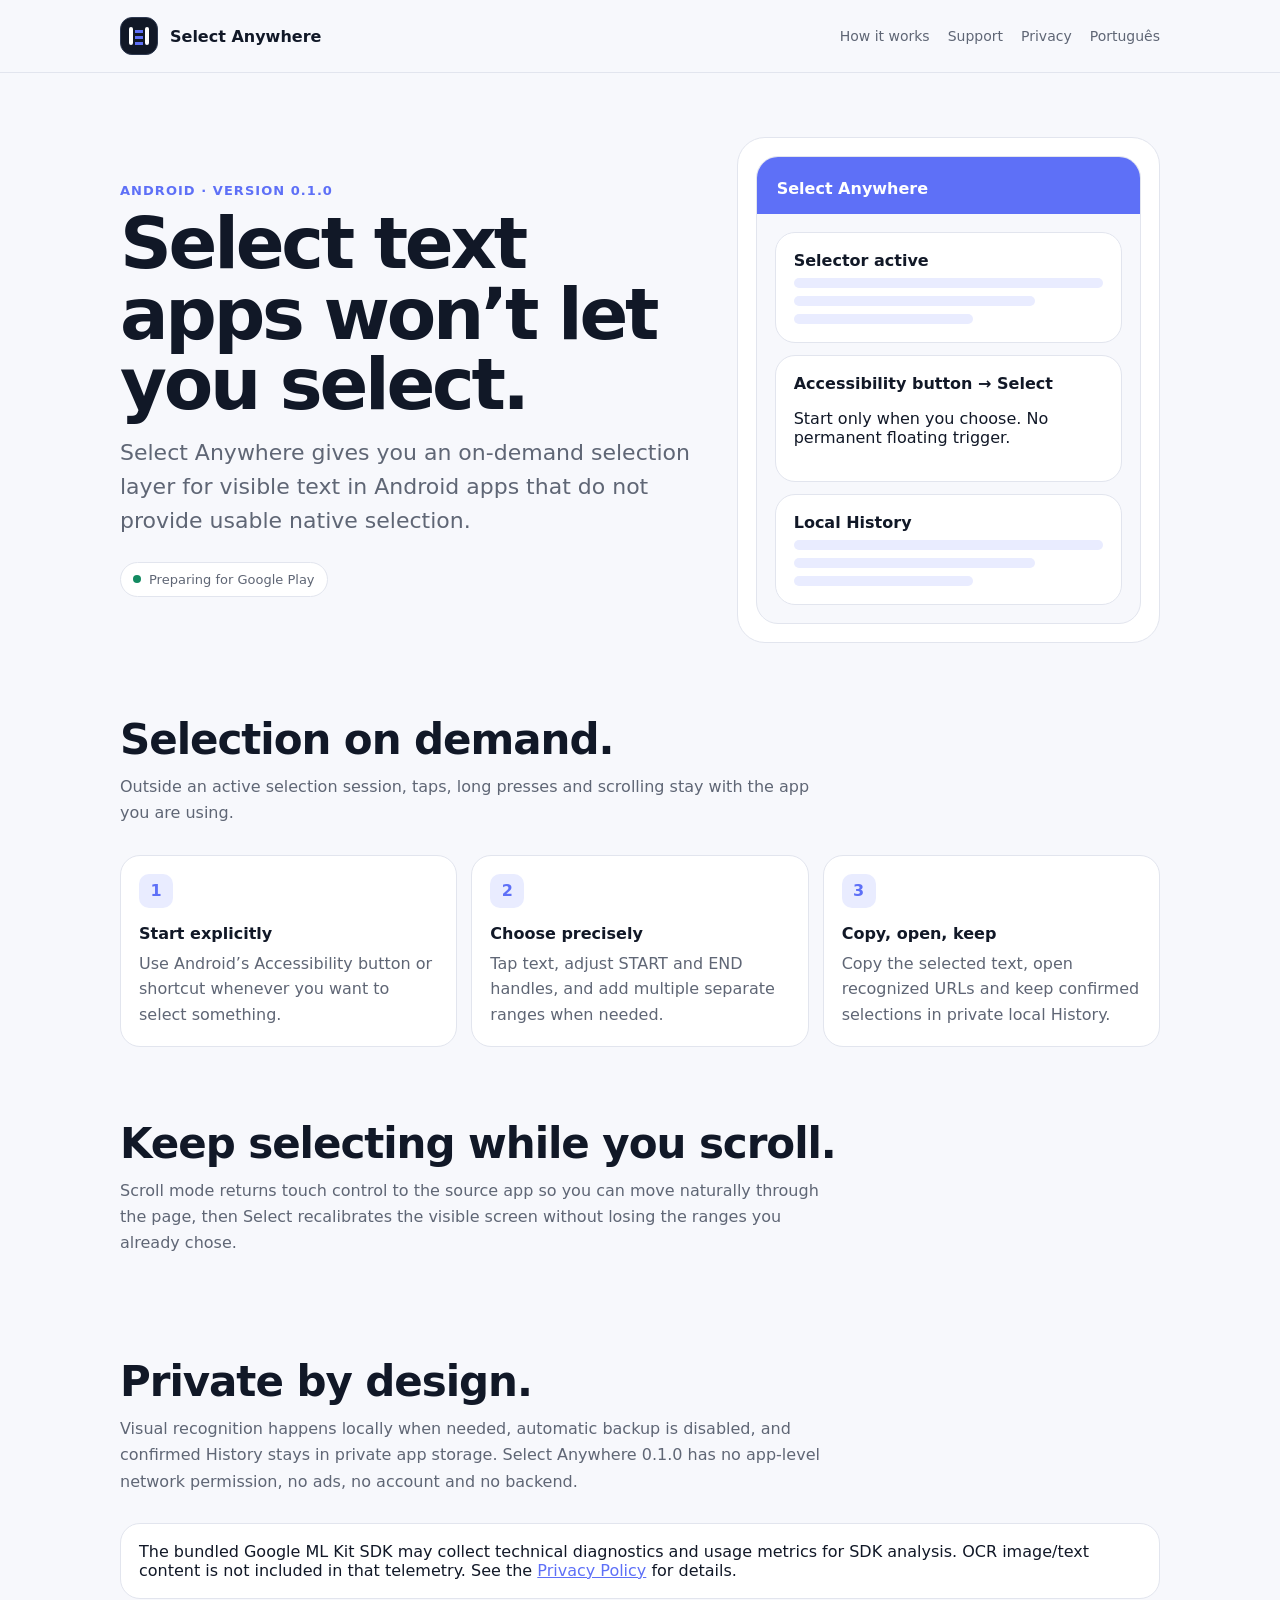
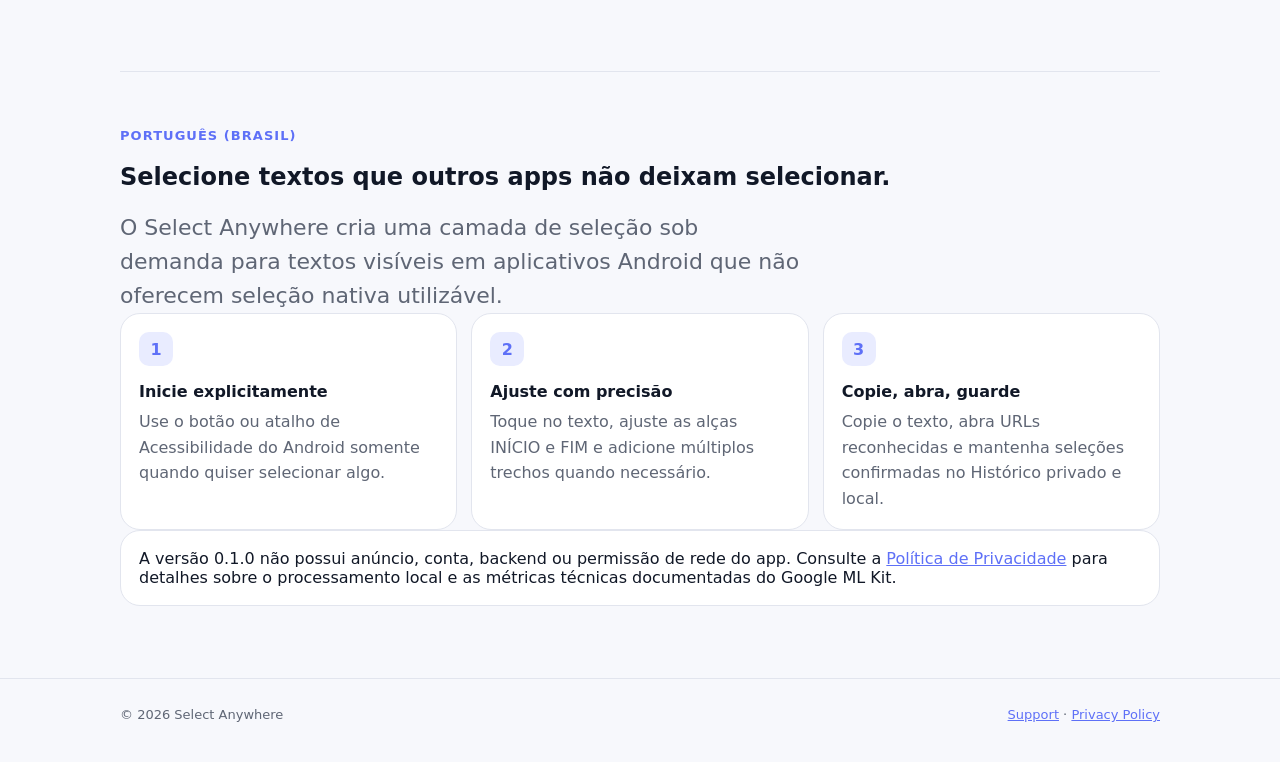
==== select-anywhere/index.html @ cbfaf9a2 "Add Select Anywhere privacy and support pages" ====
<!doctype html>
<html lang="en">
<head>
  <meta charset="utf-8">
  <meta name="viewport" content="width=device-width, initial-scale=1">
  <meta name="description" content="Select Anywhere helps you select and copy visible text that other Android apps won’t let you select.">
  <title>Select Anywhere</title>
  <link rel="stylesheet" href="styles.css">
</head>
<body>
<header>
  <nav class="shell" aria-label="Primary navigation">
    <a class="brand" href="index.html"><span class="mark" aria-hidden="true"><span></span></span> Select Anywhere</a>
    <div class="navlinks"><a href="#how-it-works">How it works</a><a href="support.html">Support</a><a href="privacy.html">Privacy</a><a href="#pt-br">Português</a></div>
  </nav>
</header>

<main class="shell">
  <div class="hero">
    <div>
      <div class="eyebrow">Android · version 0.1.0</div>
      <h1>Select text apps won’t let you select.</h1>
      <p class="lead">Select Anywhere gives you an on-demand selection layer for visible text in Android apps that do not provide usable native selection.</p>
      <div class="status">Preparing for Google Play</div>
    </div>
    <div class="preview" aria-label="Select Anywhere product preview">
      <div class="phone">
        <div class="phone-head">Select Anywhere</div>
        <div class="phone-body">
          <div class="card"><strong>Selector active</strong><div class="lines" aria-hidden="true"><div class="line"></div><div class="line"></div><div class="line"></div></div></div>
          <div class="card"><strong>Accessibility button → Select</strong><p>Start only when you choose. No permanent floating trigger.</p></div>
          <div class="card"><strong>Local History</strong><div class="lines" aria-hidden="true"><div class="line"></div><div class="line"></div><div class="line"></div></div></div>
        </div>
      </div>
    </div>
  </div>

  <section id="how-it-works">
    <div class="section-title"><h2>Selection on demand.</h2><p>Outside an active selection session, taps, long presses and scrolling stay with the app you are using.</p></div>
    <div class="grid3">
      <article class="card"><div class="number">1</div><strong>Start explicitly</strong><p>Use Android’s Accessibility button or shortcut whenever you want to select something.</p></article>
      <article class="card"><div class="number">2</div><strong>Choose precisely</strong><p>Tap text, adjust START and END handles, and add multiple separate ranges when needed.</p></article>
      <article class="card"><div class="number">3</div><strong>Copy, open, keep</strong><p>Copy the selected text, open recognized URLs and keep confirmed selections in private local History.</p></article>
    </div>
  </section>

  <section>
    <div class="section-title"><h2>Keep selecting while you scroll.</h2><p>Scroll mode returns touch control to the source app so you can move naturally through the page, then Select recalibrates the visible screen without losing the ranges you already chose.</p></div>
  </section>

  <section>
    <div class="section-title"><h2>Private by design.</h2><p>Visual recognition happens locally when needed, automatic backup is disabled, and confirmed History stays in private app storage. Select Anywhere 0.1.0 has no app-level network permission, no ads, no account and no backend.</p></div>
    <div class="notice">The bundled Google ML Kit SDK may collect technical diagnostics and usage metrics for SDK analysis. OCR image/text content is not included in that telemetry. See the <a href="privacy.html">Privacy Policy</a> for details.</div>
  </section>

  <section id="pt-br" lang="pt-BR">
    <div class="eyebrow">Português (Brasil)</div>
    <h2>Selecione textos que outros apps não deixam selecionar.</h2>
    <p class="lead">O Select Anywhere cria uma camada de seleção sob demanda para textos visíveis em aplicativos Android que não oferecem seleção nativa utilizável.</p>
    <div class="grid3">
      <article class="card"><div class="number">1</div><strong>Inicie explicitamente</strong><p>Use o botão ou atalho de Acessibilidade do Android somente quando quiser selecionar algo.</p></article>
      <article class="card"><div class="number">2</div><strong>Ajuste com precisão</strong><p>Toque no texto, ajuste as alças INÍCIO e FIM e adicione múltiplos trechos quando necessário.</p></article>
      <article class="card"><div class="number">3</div><strong>Copie, abra, guarde</strong><p>Copie o texto, abra URLs reconhecidas e mantenha seleções confirmadas no Histórico privado e local.</p></article>
    </div>
    <div class="notice">A versão 0.1.0 não possui anúncio, conta, backend ou permissão de rede do app. Consulte a <a href="privacy.html#pt-br">Política de Privacidade</a> para detalhes sobre o processamento local e as métricas técnicas documentadas do Google ML Kit.</div>
  </section>
</main>

<footer><div class="shell footer-row"><span>© 2026 Select Anywhere</span><span><a href="support.html">Support</a> · <a href="privacy.html">Privacy Policy</a></span></div></footer>
</body>
</html>
---- select-anywhere/styles.css ----
:root {
  color-scheme: light dark;
  --ink: #111827;
  --muted: #5f6675;
  --canvas: #f7f8fc;
  --surface: #ffffff;
  --border: #e2e5ee;
  --primary: #5e70f7;
  --primary-soft: #e9ecff;
  --success: #138a61;
  --radius: 20px;
  font-family: Inter, ui-sans-serif, system-ui, -apple-system, BlinkMacSystemFont, "Segoe UI", sans-serif;
}

* { box-sizing: border-box; }
html { background: var(--canvas); color: var(--ink); }
body { margin: 0; min-height: 100vh; background: var(--canvas); }
a { color: var(--primary); }

.shell { width: min(100% - 32px, 1040px); margin: 0 auto; }
header {
  position: sticky;
  top: 0;
  z-index: 10;
  border-bottom: 1px solid var(--border);
  background: color-mix(in srgb, var(--canvas) 94%, transparent);
  backdrop-filter: blur(12px);
}
nav { min-height: 72px; display: flex; align-items: center; justify-content: space-between; gap: 20px; }
.brand { display: inline-flex; align-items: center; gap: 12px; color: var(--ink); text-decoration: none; font-weight: 750; }
.mark { width: 38px; height: 38px; border-radius: 12px; background: var(--ink); position: relative; border: 1px solid #2f3a51; }
.mark::before, .mark::after { content: ""; position: absolute; top: 9px; bottom: 9px; width: 4px; border-radius: 3px; background: #fff; }
.mark::before { left: 8px; }
.mark::after { right: 8px; }
.mark span { position: absolute; left: 14px; right: 14px; top: 12px; height: 3px; background: var(--primary); box-shadow: 0 6px 0 var(--primary), 0 12px 0 var(--primary); }
.navlinks { display: flex; align-items: center; gap: 18px; font-size: 14px; }
.navlinks a { color: var(--muted); text-decoration: none; }

main { padding: 64px 0 72px; }
.hero { display: grid; grid-template-columns: 1.15fr .85fr; gap: 44px; align-items: center; }
.eyebrow { color: var(--primary); font-size: 13px; font-weight: 800; letter-spacing: .08em; text-transform: uppercase; }
h1 { margin: 10px 0 16px; max-width: 760px; font-size: clamp(42px, 6vw, 72px); line-height: .98; letter-spacing: -.045em; }
.lead { max-width: 680px; margin: 0; color: var(--muted); font-size: clamp(18px, 2.4vw, 22px); line-height: 1.55; }
.status { display: inline-flex; align-items: center; gap: 8px; margin-top: 24px; padding: 9px 12px; border: 1px solid var(--border); border-radius: 999px; background: var(--surface); color: var(--muted); font-size: 13px; }
.status::before { content: ""; width: 8px; height: 8px; border-radius: 50%; background: var(--success); }

.preview { border: 1px solid var(--border); border-radius: 28px; background: var(--surface); padding: 18px; }
.phone { min-height: 420px; border-radius: 22px; border: 1px solid var(--border); background: var(--canvas); overflow: hidden; }
.phone-head { padding: 22px 20px 16px; background: var(--primary); color: white; font-weight: 760; }
.phone-body { padding: 18px; display: grid; gap: 12px; }
.card { border: 1px solid var(--border); border-radius: var(--radius); background: var(--surface); padding: 18px; }
.card strong { display: block; margin-bottom: 8px; }
.lines { display: grid; gap: 8px; }
.line { height: 10px; border-radius: 6px; background: var(--primary-soft); }
.line:nth-child(2) { width: 78%; }
.line:nth-child(3) { width: 58%; }
.aa { margin-left: auto; width: 48px; height: 58px; display: grid; place-items: center; border: 1px solid var(--primary); border-radius: 18px 0 0 18px; background: var(--ink); color: #fff; font-weight: 800; }

section { padding-top: 72px; }
.section-title { max-width: 720px; margin-bottom: 28px; }
.section-title h2 { margin: 0 0 10px; font-size: clamp(28px, 4vw, 42px); letter-spacing: -.025em; }
.section-title p { margin: 0; color: var(--muted); line-height: 1.65; }
.grid3 { display: grid; grid-template-columns: repeat(3, 1fr); gap: 14px; }
.grid3 .card p { margin: 0; color: var(--muted); line-height: 1.6; }
.number { width: 34px; height: 34px; display: grid; place-items: center; border-radius: 10px; margin-bottom: 16px; background: var(--primary-soft); color: var(--primary); font-weight: 800; }

.policy { max-width: 800px; }
.policy h1 { font-size: clamp(34px, 5vw, 54px); }
.policy h2 { margin-top: 42px; }
.policy p, .policy li { color: var(--muted); line-height: 1.7; }
.policy code { color: var(--ink); }
.policy section[lang], main > section[lang] { margin-top: 72px; padding-top: 56px; border-top: 1px solid var(--border); }
.notice { border: 1px solid var(--border); border-radius: var(--radius); background: var(--surface); padding: 18px; }

footer { border-top: 1px solid var(--border); padding: 28px 0 40px; color: var(--muted); font-size: 13px; }
.footer-row { display: flex; justify-content: space-between; gap: 20px; flex-wrap: wrap; }

@media (max-width: 760px) {
  .navlinks { gap: 12px; }
  .hero { grid-template-columns: 1fr; }
  main { padding-top: 42px; }
  .grid3 { grid-template-columns: 1fr; }
}

@media (prefers-color-scheme: dark) {
  :root {
    --ink: #f3f5fb;
    --muted: #b3bacc;
    --canvas: #0b1020;
    --surface: #151c2e;
    --border: #2b354c;
    --primary: #9ca8ff;
    --primary-soft: #26306b;
  }
  .mark { background: #111827; }
}
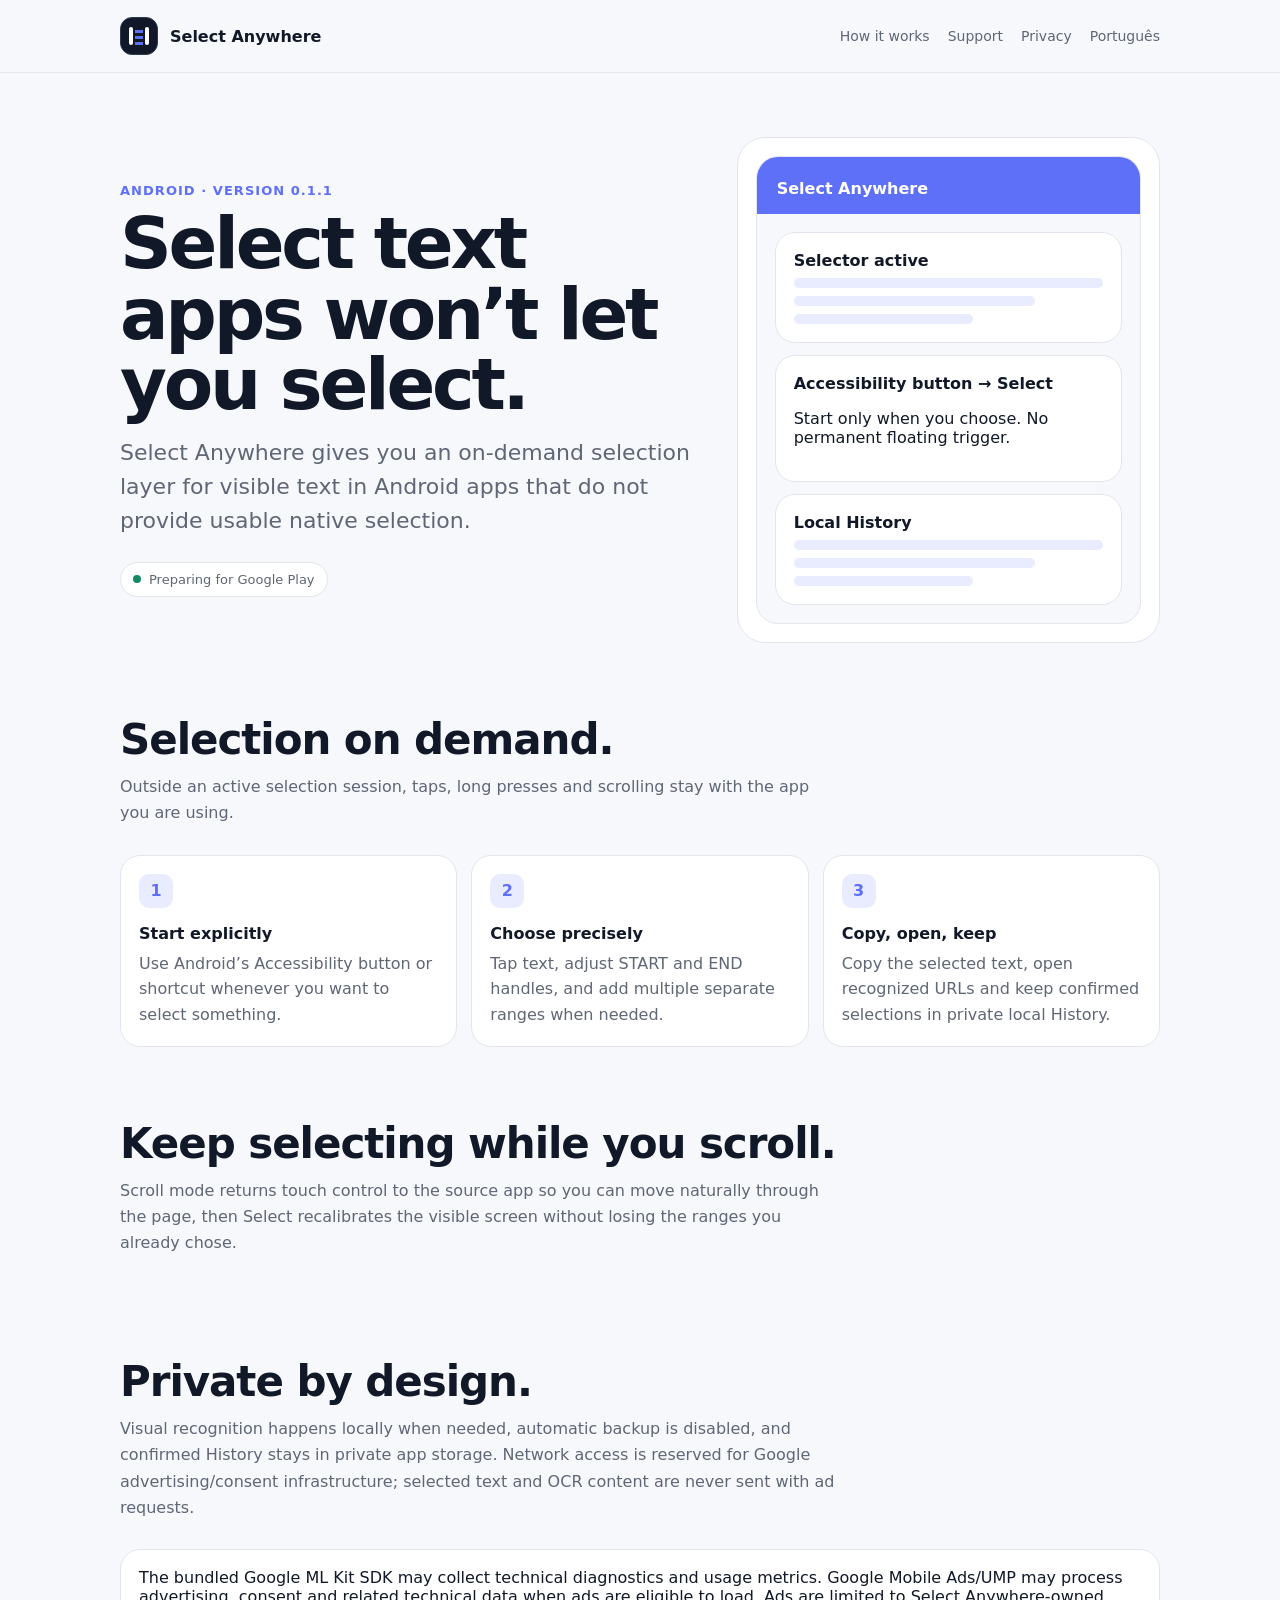
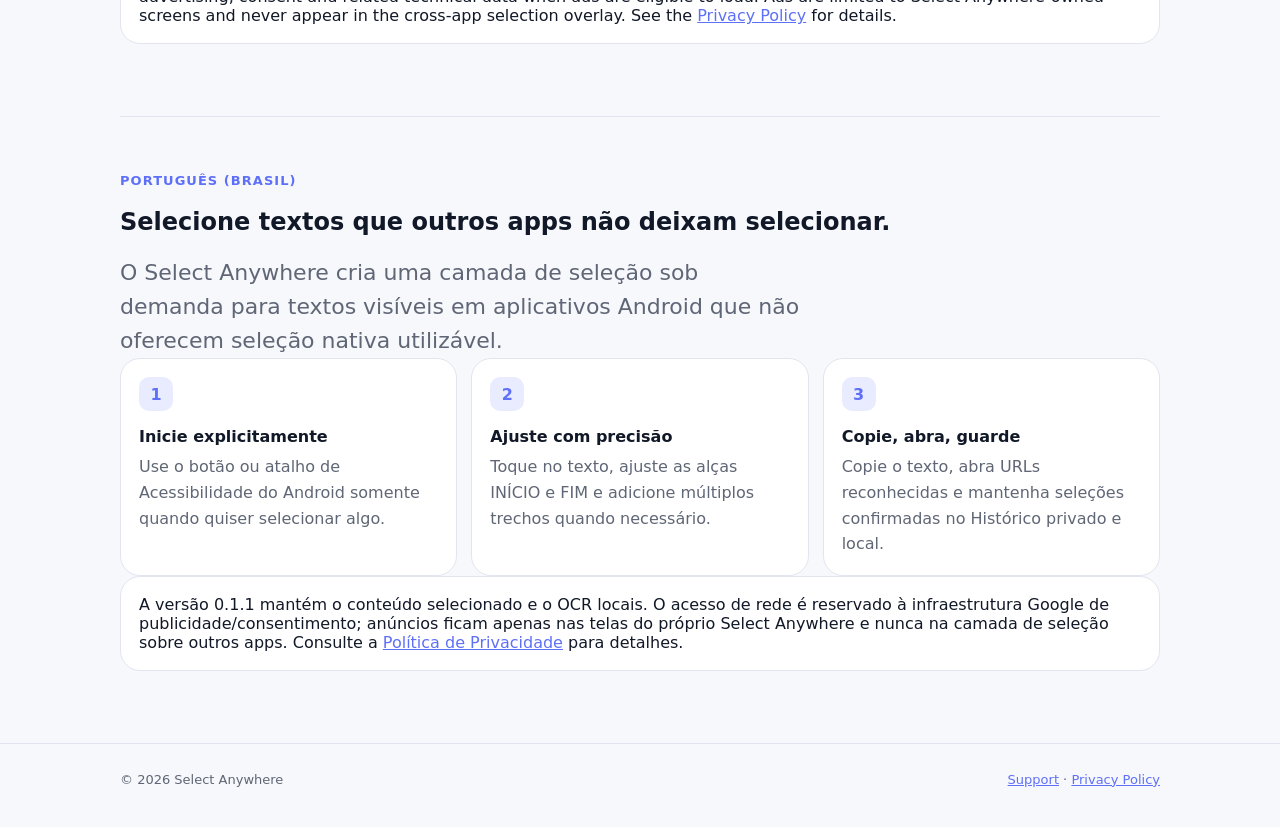
==== commit e9d64509: "Update Select Anywhere AdMob privacy policy" ====
--- a/select-anywhere/index.html
+++ b/select-anywhere/index.html
@@ -18,7 +18,7 @@
 <main class="shell">
   <div class="hero">
     <div>
-      <div class="eyebrow">Android · version 0.1.0</div>
+      <div class="eyebrow">Android · version 0.1.1</div>
       <h1>Select text apps won’t let you select.</h1>
       <p class="lead">Select Anywhere gives you an on-demand selection layer for visible text in Android apps that do not provide usable native selection.</p>
       <div class="status">Preparing for Google Play</div>
@@ -49,8 +49,8 @@
   </section>
 
   <section>
-    <div class="section-title"><h2>Private by design.</h2><p>Visual recognition happens locally when needed, automatic backup is disabled, and confirmed History stays in private app storage. Select Anywhere 0.1.0 has no app-level network permission, no ads, no account and no backend.</p></div>
-    <div class="notice">The bundled Google ML Kit SDK may collect technical diagnostics and usage metrics for SDK analysis. OCR image/text content is not included in that telemetry. See the <a href="privacy.html">Privacy Policy</a> for details.</div>
+    <div class="section-title"><h2>Private by design.</h2><p>Visual recognition happens locally when needed, automatic backup is disabled, and confirmed History stays in private app storage. Network access is reserved for Google advertising/consent infrastructure; selected text and OCR content are never sent with ad requests.</p></div>
+    <div class="notice">The bundled Google ML Kit SDK may collect technical diagnostics and usage metrics. Google Mobile Ads/UMP may process advertising, consent and related technical data when ads are eligible to load. Ads are limited to Select Anywhere-owned screens and never appear in the cross-app selection overlay. See the <a href="privacy.html">Privacy Policy</a> for details.</div>
   </section>
 
   <section id="pt-br" lang="pt-BR">
@@ -62,7 +62,7 @@
       <article class="card"><div class="number">2</div><strong>Ajuste com precisão</strong><p>Toque no texto, ajuste as alças INÍCIO e FIM e adicione múltiplos trechos quando necessário.</p></article>
       <article class="card"><div class="number">3</div><strong>Copie, abra, guarde</strong><p>Copie o texto, abra URLs reconhecidas e mantenha seleções confirmadas no Histórico privado e local.</p></article>
     </div>
-    <div class="notice">A versão 0.1.0 não possui anúncio, conta, backend ou permissão de rede do app. Consulte a <a href="privacy.html#pt-br">Política de Privacidade</a> para detalhes sobre o processamento local e as métricas técnicas documentadas do Google ML Kit.</div>
+    <div class="notice">A versão 0.1.1 mantém o conteúdo selecionado e o OCR locais. O acesso de rede é reservado à infraestrutura Google de publicidade/consentimento; anúncios ficam apenas nas telas do próprio Select Anywhere e nunca na camada de seleção sobre outros apps. Consulte a <a href="privacy.html#pt-br">Política de Privacidade</a> para detalhes.</div>
   </section>
 </main>
 
